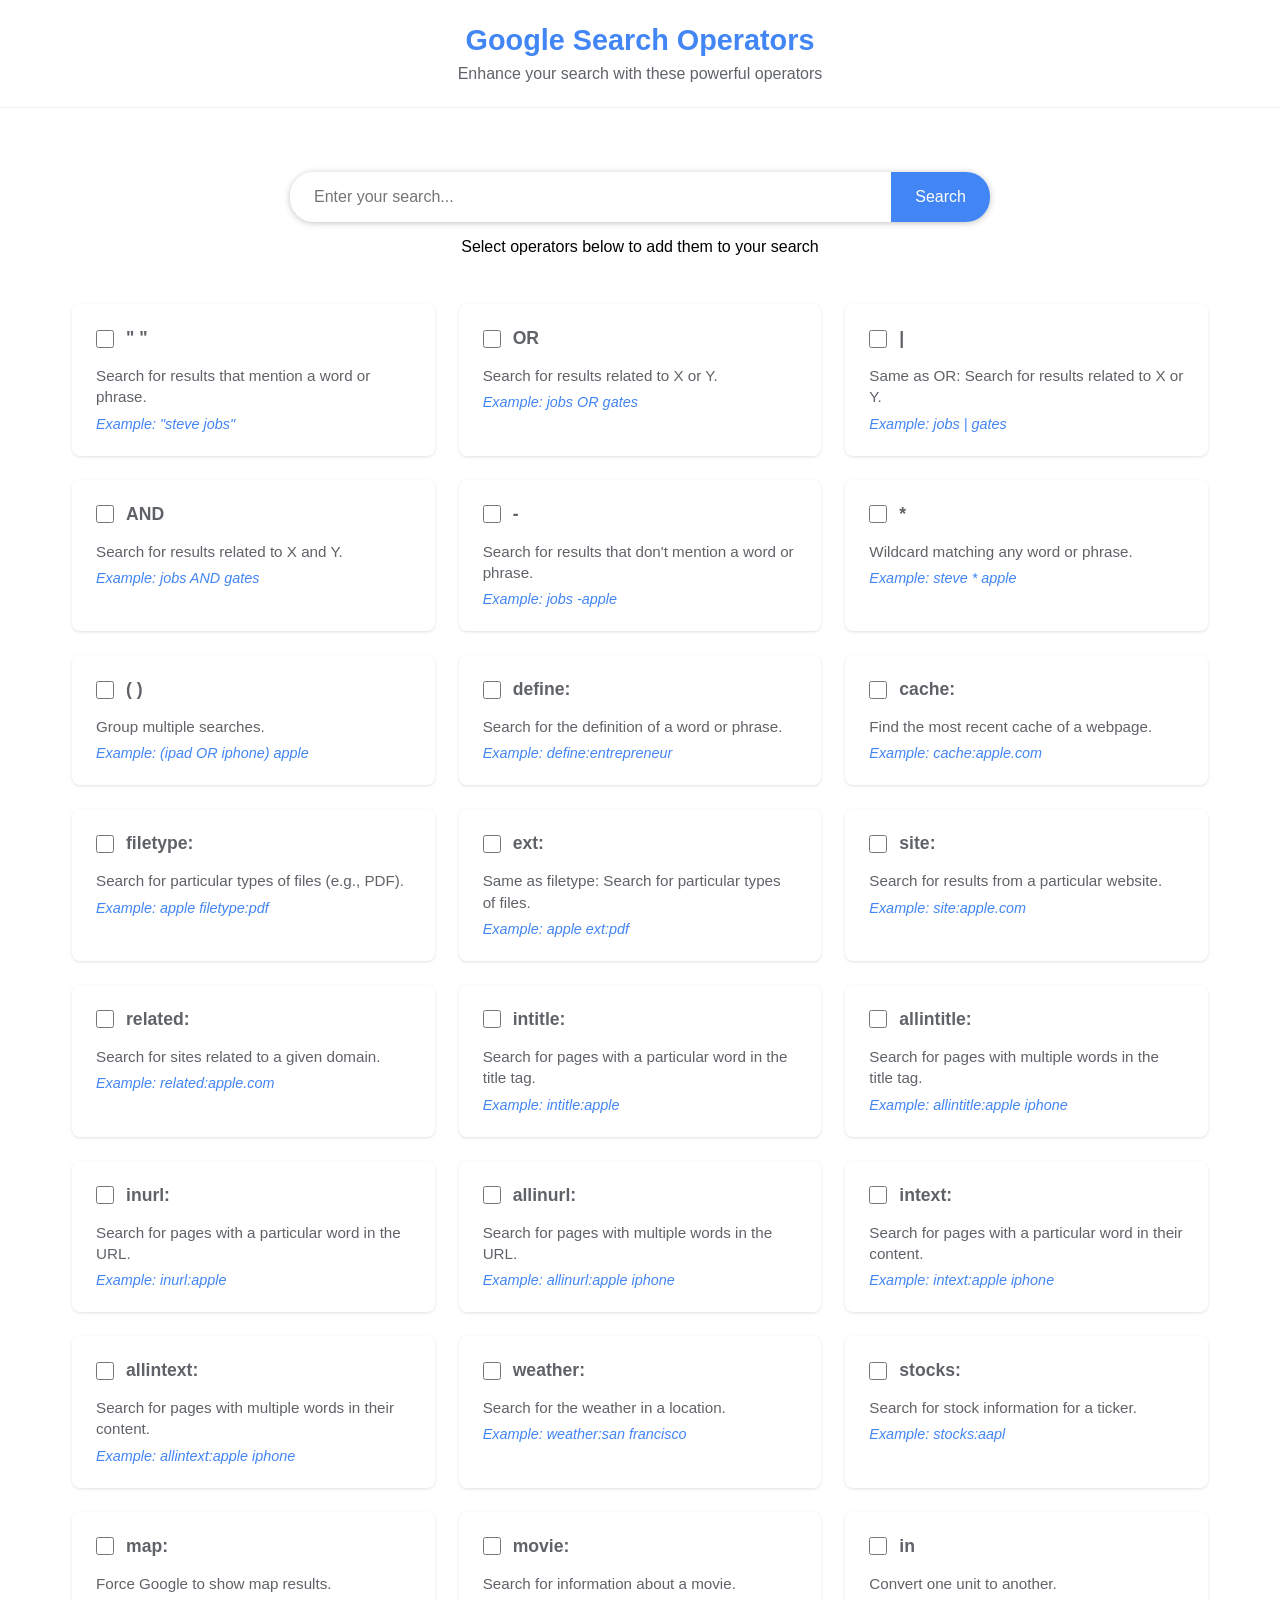
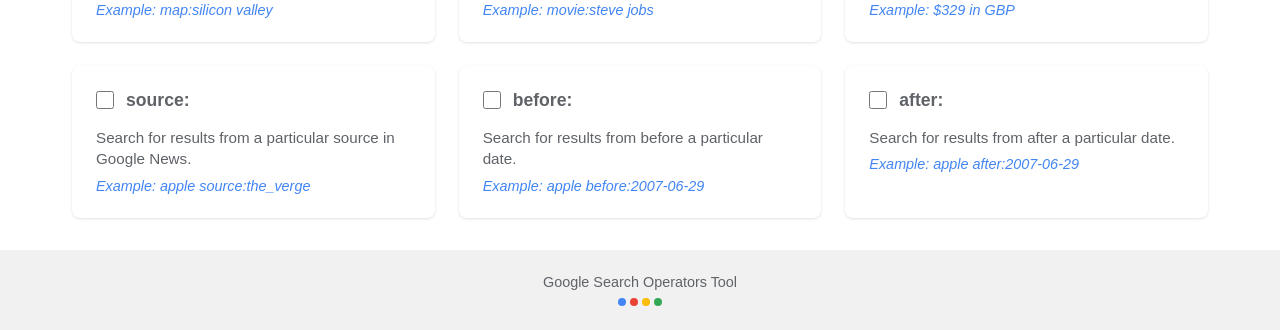
==== index.html @ d88f63a4 "Create index.html" ====
<!DOCTYPE html>
<html lang="en">
<head>
    <meta charset="UTF-8">
    <meta name="viewport" content="width=device-width, initial-scale=1.0">
    <title>Google Search Operators</title>
    <style>
        :root {
            --primary: #4285F4;
            --red: #EA4335;
            --yellow: #FBBC05;
            --green: #34A853;
            --light-gray: #f1f1f1;
            --dark-gray: #5f6368;
        }
        
        * {
            box-sizing: border-box;
            margin: 0;
            padding: 0;
            font-family: Arial, sans-serif;
        }
        
        body {
            display: flex;
            flex-direction: column;
            min-height: 100vh;
            background-color: white;
        }
        
        header {
            padding: 1.5rem;
            text-align: center;
            background-color: white;
            border-bottom: 1px solid var(--light-gray);
        }
        
        header h1 {
            margin-bottom: 0.5rem;
            font-size: 1.8rem;
            color: var(--primary);
        }
        
        header p {
            color: var(--dark-gray);
            font-size: 1rem;
        }
        
        main {
            flex: 1;
            padding: 2rem;
            max-width: 1200px;
            margin: 0 auto;
            width: 100%;
        }
        
        .search-container {
            margin: 2rem auto;
            max-width: 700px;
            text-align: center;
        }
        
        .search-box {
            display: flex;
            margin-bottom: 1rem;
            box-shadow: 0 1px 6px rgba(32, 33, 36, 0.28);
            border-radius: 24px;
            overflow: hidden;
        }
        
        #search-input {
            flex: 1;
            padding: 1rem 1.5rem;
            font-size: 1rem;
            border: none;
            outline: none;
        }
        
        #search-button {
            background-color: var(--primary);
            color: white;
            border: none;
            padding: 0 1.5rem;
            cursor: pointer;
            font-size: 1rem;
            transition: background-color 0.2s;
        }
        
        #search-button:hover {
            background-color: #3367d6;
        }
        
        .operators-container {
            display: grid;
            grid-template-columns: repeat(auto-fill, minmax(300px, 1fr));
            gap: 1.5rem;
            margin-top: 3rem;
        }
        
        .operator-card {
            background-color: white;
            border-radius: 8px;
            padding: 1.5rem;
            box-shadow: 0 1px 3px rgba(0,0,0,0.12);
            transition: box-shadow 0.3s ease;
        }
        
        .operator-card:hover {
            box-shadow: 0 4px 8px rgba(0,0,0,0.15);
        }
        
        .operator-header {
            display: flex;
            align-items: center;
            margin-bottom: 1rem;
        }
        
        .operator-checkbox {
            margin-right: 0.75rem;
            width: 18px;
            height: 18px;
            cursor: pointer;
        }
        
        .operator-title {
            font-weight: bold;
            font-size: 1.1rem;
            color: var(--dark-gray);
        }
        
        .operator-example {
            color: var(--primary);
            font-style: italic;
            margin-top: 0.5rem;
            font-size: 0.9rem;
        }
        
        .operator-description {
            color: var(--dark-gray);
            font-size: 0.95rem;
            line-height: 1.4;
        }
        
        footer {
            text-align: center;
            padding: 1.5rem;
            background-color: var(--light-gray);
            color: var(--dark-gray);
            font-size: 0.9rem;
        }
        
        .google-colors {
            display: flex;
            justify-content: center;
            gap: 0.25rem;
            margin-top: 0.5rem;
        }
        
        .color-dot {
            width: 8px;
            height: 8px;
            border-radius: 50%;
        }
        
        .blue { background-color: var(--primary); }
        .red { background-color: var(--red); }
        .yellow { background-color: var(--yellow); }
        .green { background-color: var(--green); }
        
        /* Make the site responsive */
        @media (max-width: 768px) {
            .operators-container {
                grid-template-columns: 1fr;
            }
            
            header h1 {
                font-size: 1.5rem;
            }
            
            main {
                padding: 1rem;
            }
        }
    </style>
</head>
<body>
    <header>
        <h1>Google Search Operators</h1>
        <p>Enhance your search with these powerful operators</p>
    </header>
    
    <main>
        <div class="search-container">
            <div class="search-box">
                <input type="text" id="search-input" placeholder="Enter your search...">
                <button id="search-button">Search</button>
            </div>
            <p>Select operators below to add them to your search</p>
        </div>
        
        <div class="operators-container" id="operators-container">
            <!-- Operators will be added dynamically -->
        </div>
    </main>
    
    <footer>
        <p>Google Search Operators Tool</p>
        <div class="google-colors">
            <div class="color-dot blue"></div>
            <div class="color-dot red"></div>
            <div class="color-dot yellow"></div>
            <div class="color-dot green"></div>
        </div>
    </footer>
    
    <script>
        // Operator data
        const operators = [
            {
                operator: '" "',
                description: "Search for results that mention a word or phrase.",
                example: '"steve jobs"',
                format: '"{value}"'
            },
            {
                operator: 'OR',
                description: "Search for results related to X or Y.",
                example: 'jobs OR gates',
                format: '{value} OR ' 
            },
            {
                operator: '|',
                description: "Same as OR: Search for results related to X or Y.",
                example: 'jobs | gates',
                format: '{value} | '
            },
            {
                operator: 'AND',
                description: "Search for results related to X and Y.",
                example: 'jobs AND gates',
                format: '{value} AND '
            },
            {
                operator: '-',
                description: "Search for results that don't mention a word or phrase.",
                example: 'jobs -apple',
                format: '{value} -'
            },
            {
                operator: '*',
                description: "Wildcard matching any word or phrase.",
                example: 'steve * apple',
                format: '{value} * '
            },
            {
                operator: '( )',
                description: "Group multiple searches.",
                example: '(ipad OR iphone) apple',
                format: '({value}) '
            },
            {
                operator: 'define:',
                description: "Search for the definition of a word or phrase.",
                example: 'define:entrepreneur',
                format: 'define:{value}'
            },
            {
                operator: 'cache:',
                description: "Find the most recent cache of a webpage.",
                example: 'cache:apple.com',
                format: 'cache:{value}'
            },
            {
                operator: 'filetype:',
                description: "Search for particular types of files (e.g., PDF).",
                example: 'apple filetype:pdf',
                format: '{value} filetype:'
            },
            {
                operator: 'ext:',
                description: "Same as filetype: Search for particular types of files.",
                example: 'apple ext:pdf',
                format: '{value} ext:'
            },
            {
                operator: 'site:',
                description: "Search for results from a particular website.",
                example: 'site:apple.com',
                format: 'site:{value}'
            },
            {
                operator: 'related:',
                description: "Search for sites related to a given domain.",
                example: 'related:apple.com',
                format: 'related:{value}'
            },
            {
                operator: 'intitle:',
                description: "Search for pages with a particular word in the title tag.",
                example: 'intitle:apple',
                format: 'intitle:{value}'
            },
            {
                operator: 'allintitle:',
                description: "Search for pages with multiple words in the title tag.",
                example: 'allintitle:apple iphone',
                format: 'allintitle:{value}'
            },
            {
                operator: 'inurl:',
                description: "Search for pages with a particular word in the URL.",
                example: 'inurl:apple',
                format: 'inurl:{value}'
            },
            {
                operator: 'allinurl:',
                description: "Search for pages with multiple words in the URL.",
                example: 'allinurl:apple iphone',
                format: 'allinurl:{value}'
            },
            {
                operator: 'intext:',
                description: "Search for pages with a particular word in their content.",
                example: 'intext:apple iphone',
                format: 'intext:{value}'
            },
            {
                operator: 'allintext:',
                description: "Search for pages with multiple words in their content.",
                example: 'allintext:apple iphone',
                format: 'allintext:{value}'
            },
            {
                operator: 'weather:',
                description: "Search for the weather in a location.",
                example: 'weather:san francisco',
                format: 'weather:{value}'
            },
            {
                operator: 'stocks:',
                description: "Search for stock information for a ticker.",
                example: 'stocks:aapl',
                format: 'stocks:{value}'
            },
            {
                operator: 'map:',
                description: "Force Google to show map results.",
                example: 'map:silicon valley',
                format: 'map:{value}'
            },
            {
                operator: 'movie:',
                description: "Search for information about a movie.",
                example: 'movie:steve jobs',
                format: 'movie:{value}'
            },
            {
                operator: 'in',
                description: "Convert one unit to another.",
                example: '$329 in GBP',
                format: '{value} in '
            },
            {
                operator: 'source:',
                description: "Search for results from a particular source in Google News.",
                example: 'apple source:the_verge',
                format: '{value} source:'
            },
            {
                operator: 'before:',
                description: "Search for results from before a particular date.",
                example: 'apple before:2007-06-29',
                format: '{value} before:'
            },
            {
                operator: 'after:',
                description: "Search for results from after a particular date.",
                example: 'apple after:2007-06-29',
                format: '{value} after:'
            }
        ];

        // Generate operator cards
        const operatorsContainer = document.getElementById('operators-container');
        
        operators.forEach(op => {
            const card = document.createElement('div');
            card.className = 'operator-card';
            
            card.innerHTML = `
                <div class="operator-header">
                    <input type="checkbox" class="operator-checkbox" data-operator="${op.operator}" data-format="${op.format}">
                    <span class="operator-title">${op.operator}</span>
                </div>
                <p class="operator-description">${op.description}</p>
                <p class="operator-example">Example: ${op.example}</p>
            `;
            
            operatorsContainer.appendChild(card);
        });
        
        // Handle checkboxes
        const searchInput = document.getElementById('search-input');
        const checkboxes = document.querySelectorAll('.operator-checkbox');
        
        checkboxes.forEach(checkbox => {
            checkbox.addEventListener('change', () => {
                if (checkbox.checked) {
                    const format = checkbox.getAttribute('data-format');
                    const currentValue = searchInput.value.trim();
                    
                    // Add operator based on its format
                    if (format.includes('{value}')) {
                        // If operator needs the current value
                        searchInput.value = format.replace('{value}', currentValue);
                    } else {
                        // For simple additions
                        searchInput.value = currentValue + ' ' + checkbox.getAttribute('data-operator') + ' ';
                    }
                    
                    // Focus on input for better UX
                    searchInput.focus();
                }
            });
        });
        
        // Handle search button
        document.getElementById('search-button').addEventListener('click', () => {
            const query = searchInput.value.trim();
            if (query) {
                // Open Google search in new tab
                window.open(`https://www.google.com/search?q=${encodeURIComponent(query)}`, '_blank');
                
                // Uncheck all operator checkboxes
                checkboxes.forEach(checkbox => {
                    checkbox.checked = false;
                });
            }
        });
        
        // Allow Enter key to search
        searchInput.addEventListener('keypress', (e) => {
            if (e.key === 'Enter') {
                document.getElementById('search-button').click();
            }
        });
    </script>
</body>
</html>
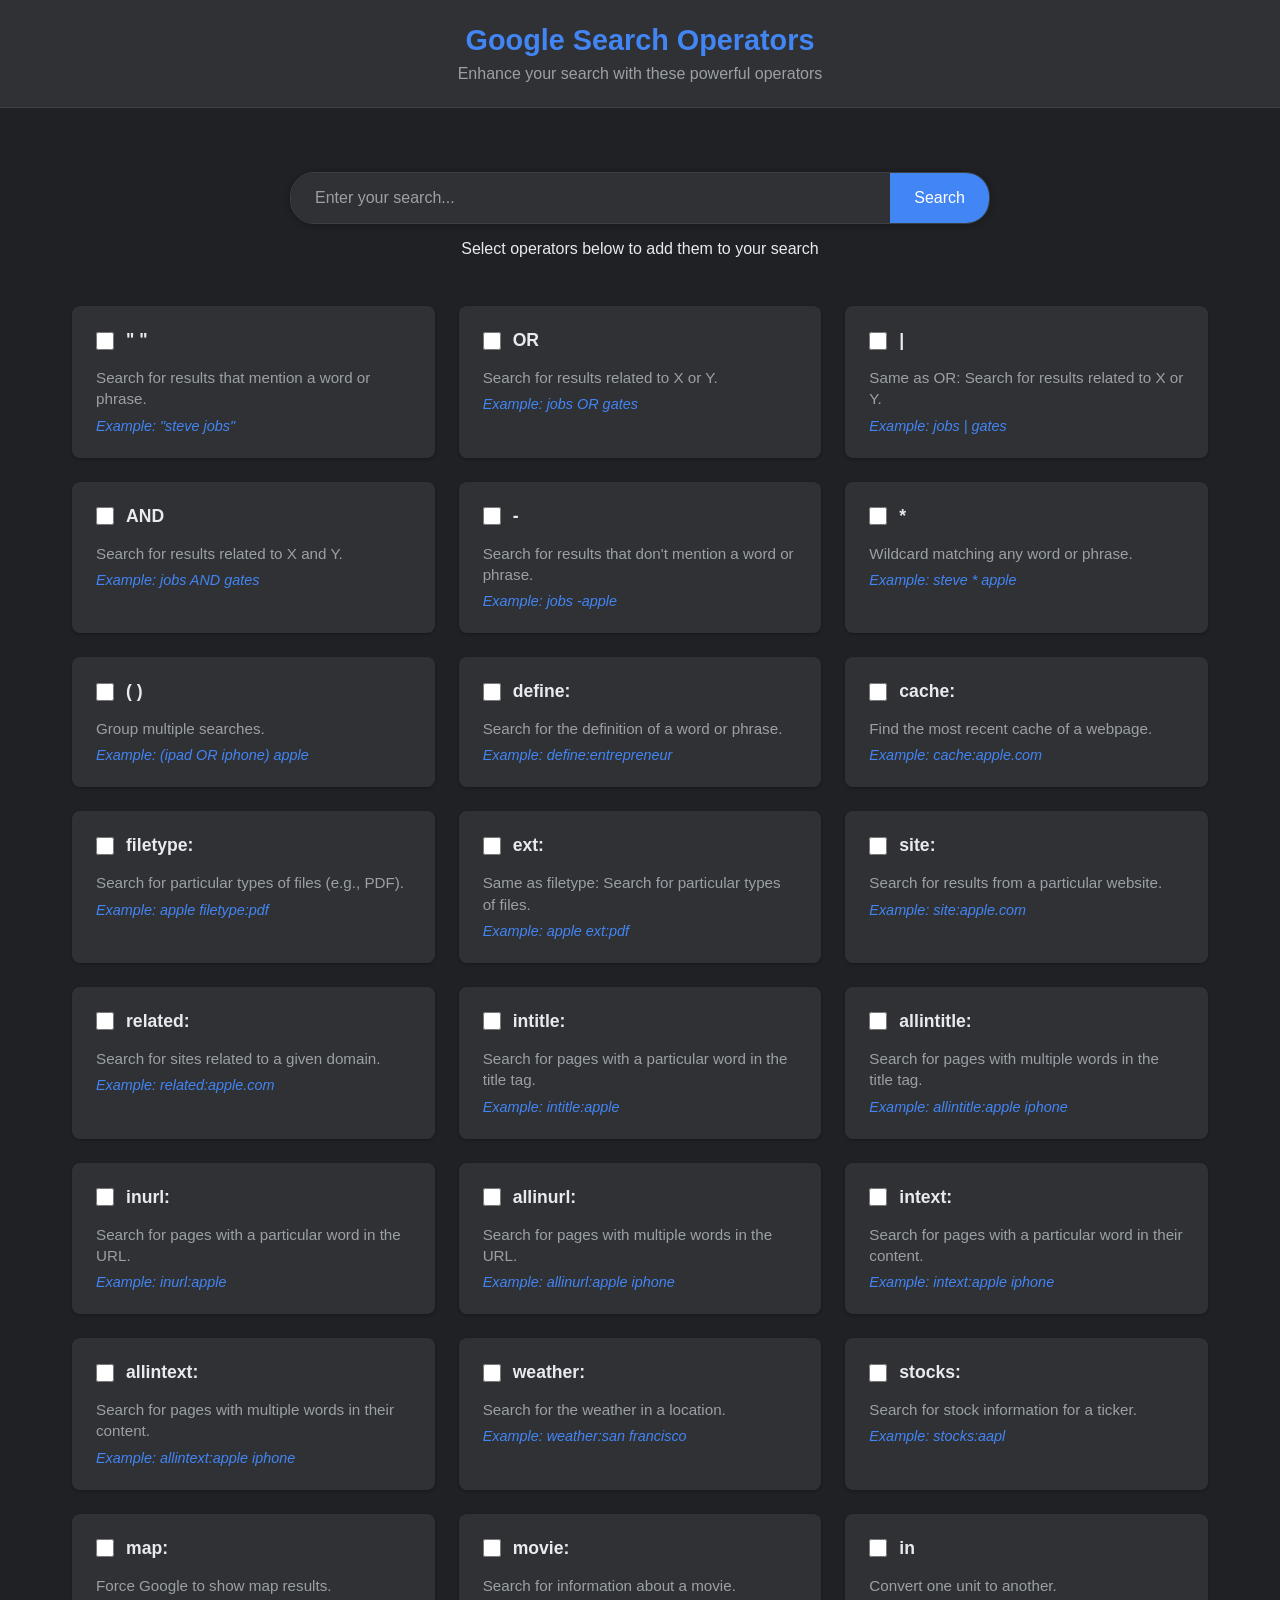
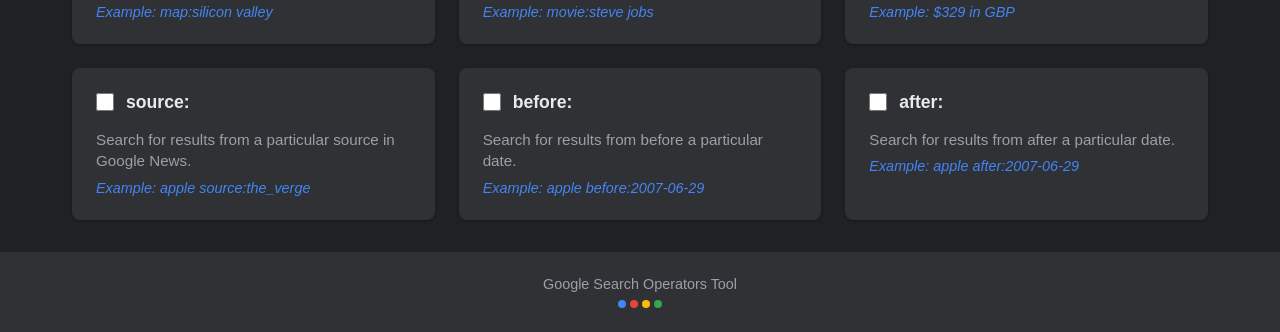
==== commit 606bc31d: "Update index.html" ====
--- a/index.html
+++ b/index.html
@@ -12,6 +12,15 @@
             --green: #34A853;
             --light-gray: #f1f1f1;
             --dark-gray: #5f6368;
+            
+            /* Dark mode colors */
+            --dark-bg: #202124;
+            --dark-surface: #303134;
+            --dark-text: #e8eaed;
+            --dark-secondary-text: #9aa0a6;
+            --dark-border: #3c4043;
+            --dark-card: #303134;
+            --dark-hover: #3c4043;
         }
         
         * {
@@ -25,14 +34,15 @@
             display: flex;
             flex-direction: column;
             min-height: 100vh;
-            background-color: white;
+            background-color: var(--dark-bg);
+            color: var(--dark-text);
         }
         
         header {
             padding: 1.5rem;
             text-align: center;
-            background-color: white;
-            border-bottom: 1px solid var(--light-gray);
+            background-color: var(--dark-surface);
+            border-bottom: 1px solid var(--dark-border);
         }
         
         header h1 {
@@ -42,7 +52,7 @@
         }
         
         header p {
-            color: var(--dark-gray);
+            color: var(--dark-secondary-text);
             font-size: 1rem;
         }
         
@@ -63,9 +73,10 @@
         .search-box {
             display: flex;
             margin-bottom: 1rem;
-            box-shadow: 0 1px 6px rgba(32, 33, 36, 0.28);
+            box-shadow: 0 1px 6px rgba(0, 0, 0, 0.3);
             border-radius: 24px;
             overflow: hidden;
+            border: 1px solid var(--dark-border);
         }
         
         #search-input {
@@ -74,6 +85,12 @@
             font-size: 1rem;
             border: none;
             outline: none;
+            background-color: var(--dark-surface);
+            color: var(--dark-text);
+        }
+        
+        #search-input::placeholder {
+            color: var(--dark-secondary-text);
         }
         
         #search-button {
@@ -90,6 +107,19 @@
             background-color: #3367d6;
         }
         
+        .error-message {
+            color: var(--red);
+            margin-top: 0.5rem;
+            font-size: 0.9rem;
+            height: 1.2rem;
+            opacity: 0;
+            transition: opacity 0.3s;
+        }
+        
+        .error-message.show {
+            opacity: 1;
+        }
+        
         .operators-container {
             display: grid;
             grid-template-columns: repeat(auto-fill, minmax(300px, 1fr));
@@ -98,15 +128,16 @@
         }
         
         .operator-card {
-            background-color: white;
+            background-color: var(--dark-card);
             border-radius: 8px;
             padding: 1.5rem;
-            box-shadow: 0 1px 3px rgba(0,0,0,0.12);
-            transition: box-shadow 0.3s ease;
+            box-shadow: 0 1px 3px rgba(0, 0, 0, 0.3);
+            transition: box-shadow 0.3s ease, background-color 0.3s;
         }
         
         .operator-card:hover {
-            box-shadow: 0 4px 8px rgba(0,0,0,0.15);
+            box-shadow: 0 4px 8px rgba(0, 0, 0, 0.4);
+            background-color: var(--dark-hover);
         }
         
         .operator-header {
@@ -120,12 +151,13 @@
             width: 18px;
             height: 18px;
             cursor: pointer;
+            accent-color: var(--primary);
         }
         
         .operator-title {
             font-weight: bold;
             font-size: 1.1rem;
-            color: var(--dark-gray);
+            color: var(--dark-text);
         }
         
         .operator-example {
@@ -136,7 +168,7 @@
         }
         
         .operator-description {
-            color: var(--dark-gray);
+            color: var(--dark-secondary-text);
             font-size: 0.95rem;
             line-height: 1.4;
         }
@@ -144,8 +176,8 @@
         footer {
             text-align: center;
             padding: 1.5rem;
-            background-color: var(--light-gray);
-            color: var(--dark-gray);
+            background-color: var(--dark-surface);
+            color: var(--dark-secondary-text);
             font-size: 0.9rem;
         }
         
@@ -220,163 +252,190 @@
                 operator: '" "',
                 description: "Search for results that mention a word or phrase.",
                 example: '"steve jobs"',
-                format: '"{value}"'
+                format: '"{value}"',
+                defaultValue: ''
             },
             {
                 operator: 'OR',
                 description: "Search for results related to X or Y.",
                 example: 'jobs OR gates',
-                format: '{value} OR ' 
+                format: '{value} OR ', 
+                defaultValue: 'keyword'
             },
             {
                 operator: '|',
                 description: "Same as OR: Search for results related to X or Y.",
                 example: 'jobs | gates',
-                format: '{value} | '
+                format: '{value} | ',
+                defaultValue: 'keyword'
             },
             {
                 operator: 'AND',
                 description: "Search for results related to X and Y.",
                 example: 'jobs AND gates',
-                format: '{value} AND '
+                format: '{value} AND ',
+                defaultValue: 'keyword'
             },
             {
                 operator: '-',
                 description: "Search for results that don't mention a word or phrase.",
                 example: 'jobs -apple',
-                format: '{value} -'
+                format: '{value} -',
+                defaultValue: 'exclude'
             },
             {
                 operator: '*',
                 description: "Wildcard matching any word or phrase.",
                 example: 'steve * apple',
-                format: '{value} * '
+                format: '{value} * ',
+                defaultValue: 'wildcard'
             },
             {
                 operator: '( )',
                 description: "Group multiple searches.",
                 example: '(ipad OR iphone) apple',
-                format: '({value}) '
+                format: '({value}) ',
+                defaultValue: 'group terms'
             },
             {
                 operator: 'define:',
                 description: "Search for the definition of a word or phrase.",
                 example: 'define:entrepreneur',
-                format: 'define:{value}'
+                format: 'define:{value}',
+                defaultValue: 'word'
             },
             {
                 operator: 'cache:',
                 description: "Find the most recent cache of a webpage.",
                 example: 'cache:apple.com',
-                format: 'cache:{value}'
+                format: 'cache:{value}',
+                defaultValue: 'website.com'
             },
             {
                 operator: 'filetype:',
                 description: "Search for particular types of files (e.g., PDF).",
                 example: 'apple filetype:pdf',
-                format: '{value} filetype:'
+                format: '{value} filetype:',
+                defaultValue: 'pdf'
             },
             {
                 operator: 'ext:',
                 description: "Same as filetype: Search for particular types of files.",
                 example: 'apple ext:pdf',
-                format: '{value} ext:'
+                format: '{value} ext:',
+                defaultValue: 'pdf'
             },
             {
                 operator: 'site:',
                 description: "Search for results from a particular website.",
                 example: 'site:apple.com',
-                format: 'site:{value}'
+                format: 'site:{value}',
+                defaultValue: 'website.com'
             },
             {
                 operator: 'related:',
                 description: "Search for sites related to a given domain.",
                 example: 'related:apple.com',
-                format: 'related:{value}'
+                format: 'related:{value}',
+                defaultValue: 'website.com'
             },
             {
                 operator: 'intitle:',
                 description: "Search for pages with a particular word in the title tag.",
                 example: 'intitle:apple',
-                format: 'intitle:{value}'
+                format: 'intitle:{value}',
+                defaultValue: 'keyword'
             },
             {
                 operator: 'allintitle:',
                 description: "Search for pages with multiple words in the title tag.",
                 example: 'allintitle:apple iphone',
-                format: 'allintitle:{value}'
+                format: 'allintitle:{value}',
+                defaultValue: 'keywords'
             },
             {
                 operator: 'inurl:',
                 description: "Search for pages with a particular word in the URL.",
                 example: 'inurl:apple',
-                format: 'inurl:{value}'
+                format: 'inurl:{value}',
+                defaultValue: 'keyword'
             },
             {
                 operator: 'allinurl:',
                 description: "Search for pages with multiple words in the URL.",
                 example: 'allinurl:apple iphone',
-                format: 'allinurl:{value}'
+                format: 'allinurl:{value}',
+                defaultValue: 'keywords'
             },
             {
                 operator: 'intext:',
                 description: "Search for pages with a particular word in their content.",
                 example: 'intext:apple iphone',
-                format: 'intext:{value}'
+                format: 'intext:{value}',
+                defaultValue: 'keyword'
             },
             {
                 operator: 'allintext:',
                 description: "Search for pages with multiple words in their content.",
                 example: 'allintext:apple iphone',
-                format: 'allintext:{value}'
+                format: 'allintext:{value}',
+                defaultValue: 'keywords'
             },
             {
                 operator: 'weather:',
                 description: "Search for the weather in a location.",
                 example: 'weather:san francisco',
-                format: 'weather:{value}'
+                format: 'weather:{value}',
+                defaultValue: 'location'
             },
             {
                 operator: 'stocks:',
                 description: "Search for stock information for a ticker.",
                 example: 'stocks:aapl',
-                format: 'stocks:{value}'
+                format: 'stocks:{value}',
+                defaultValue: 'ticker'
             },
             {
                 operator: 'map:',
                 description: "Force Google to show map results.",
                 example: 'map:silicon valley',
-                format: 'map:{value}'
+                format: 'map:{value}',
+                defaultValue: 'location'
             },
             {
                 operator: 'movie:',
                 description: "Search for information about a movie.",
                 example: 'movie:steve jobs',
-                format: 'movie:{value}'
+                format: 'movie:{value}',
+                defaultValue: 'title'
             },
             {
                 operator: 'in',
                 description: "Convert one unit to another.",
                 example: '$329 in GBP',
-                format: '{value} in '
+                format: '{value} in ',
+                defaultValue: 'unit'
             },
             {
                 operator: 'source:',
                 description: "Search for results from a particular source in Google News.",
                 example: 'apple source:the_verge',
-                format: '{value} source:'
+                format: '{value} source:',
+                defaultValue: 'source_name'
             },
             {
                 operator: 'before:',
                 description: "Search for results from before a particular date.",
                 example: 'apple before:2007-06-29',
-                format: '{value} before:'
+                format: '{value} before:',
+                defaultValue: 'YYYY-MM-DD'
             },
             {
                 operator: 'after:',
                 description: "Search for results from after a particular date.",
                 example: 'apple after:2007-06-29',
-                format: '{value} after:'
+                format: '{value} after:',
+                defaultValue: 'YYYY-MM-DD'
             }
         ];
 
@@ -402,20 +461,27 @@
         // Handle checkboxes
         const searchInput = document.getElementById('search-input');
         const checkboxes = document.querySelectorAll('.operator-checkbox');
-        
-        checkboxes.forEach(checkbox => {
+        const errorMessage = document.getElementById('error-message');
+        
+        checkboxes.forEach((checkbox, index) => {
             checkbox.addEventListener('change', () => {
                 if (checkbox.checked) {
                     const format = checkbox.getAttribute('data-format');
                     const currentValue = searchInput.value.trim();
+                    const defaultValue = operators[index].defaultValue;
                     
                     // Add operator based on its format
                     if (format.includes('{value}')) {
                         // If operator needs the current value
-                        searchInput.value = format.replace('{value}', currentValue);
+                        if (currentValue) {
+                            searchInput.value = format.replace('{value}', currentValue);
+                        } else {
+                            // Use default value if search box is empty
+                            searchInput.value = format.replace('{value}', defaultValue);
+                        }
                     } else {
                         // For simple additions
-                        searchInput.value = currentValue + ' ' + checkbox.getAttribute('data-operator') + ' ';
+                        searchInput.value = (currentValue ? currentValue + ' ' : '') + checkbox.getAttribute('data-operator') + ' ';
                     }
                     
                     // Focus on input for better UX
@@ -428,6 +494,9 @@
         document.getElementById('search-button').addEventListener('click', () => {
             const query = searchInput.value.trim();
             if (query) {
+                // Hide error message if it was shown
+                errorMessage.classList.remove('show');
+                
                 // Open Google search in new tab
                 window.open(`https://www.google.com/search?q=${encodeURIComponent(query)}`, '_blank');
                 
@@ -435,6 +504,10 @@
                 checkboxes.forEach(checkbox => {
                     checkbox.checked = false;
                 });
+            } else {
+                // Show error message
+                errorMessage.classList.add('show');
+                searchInput.focus();
             }
         });
         
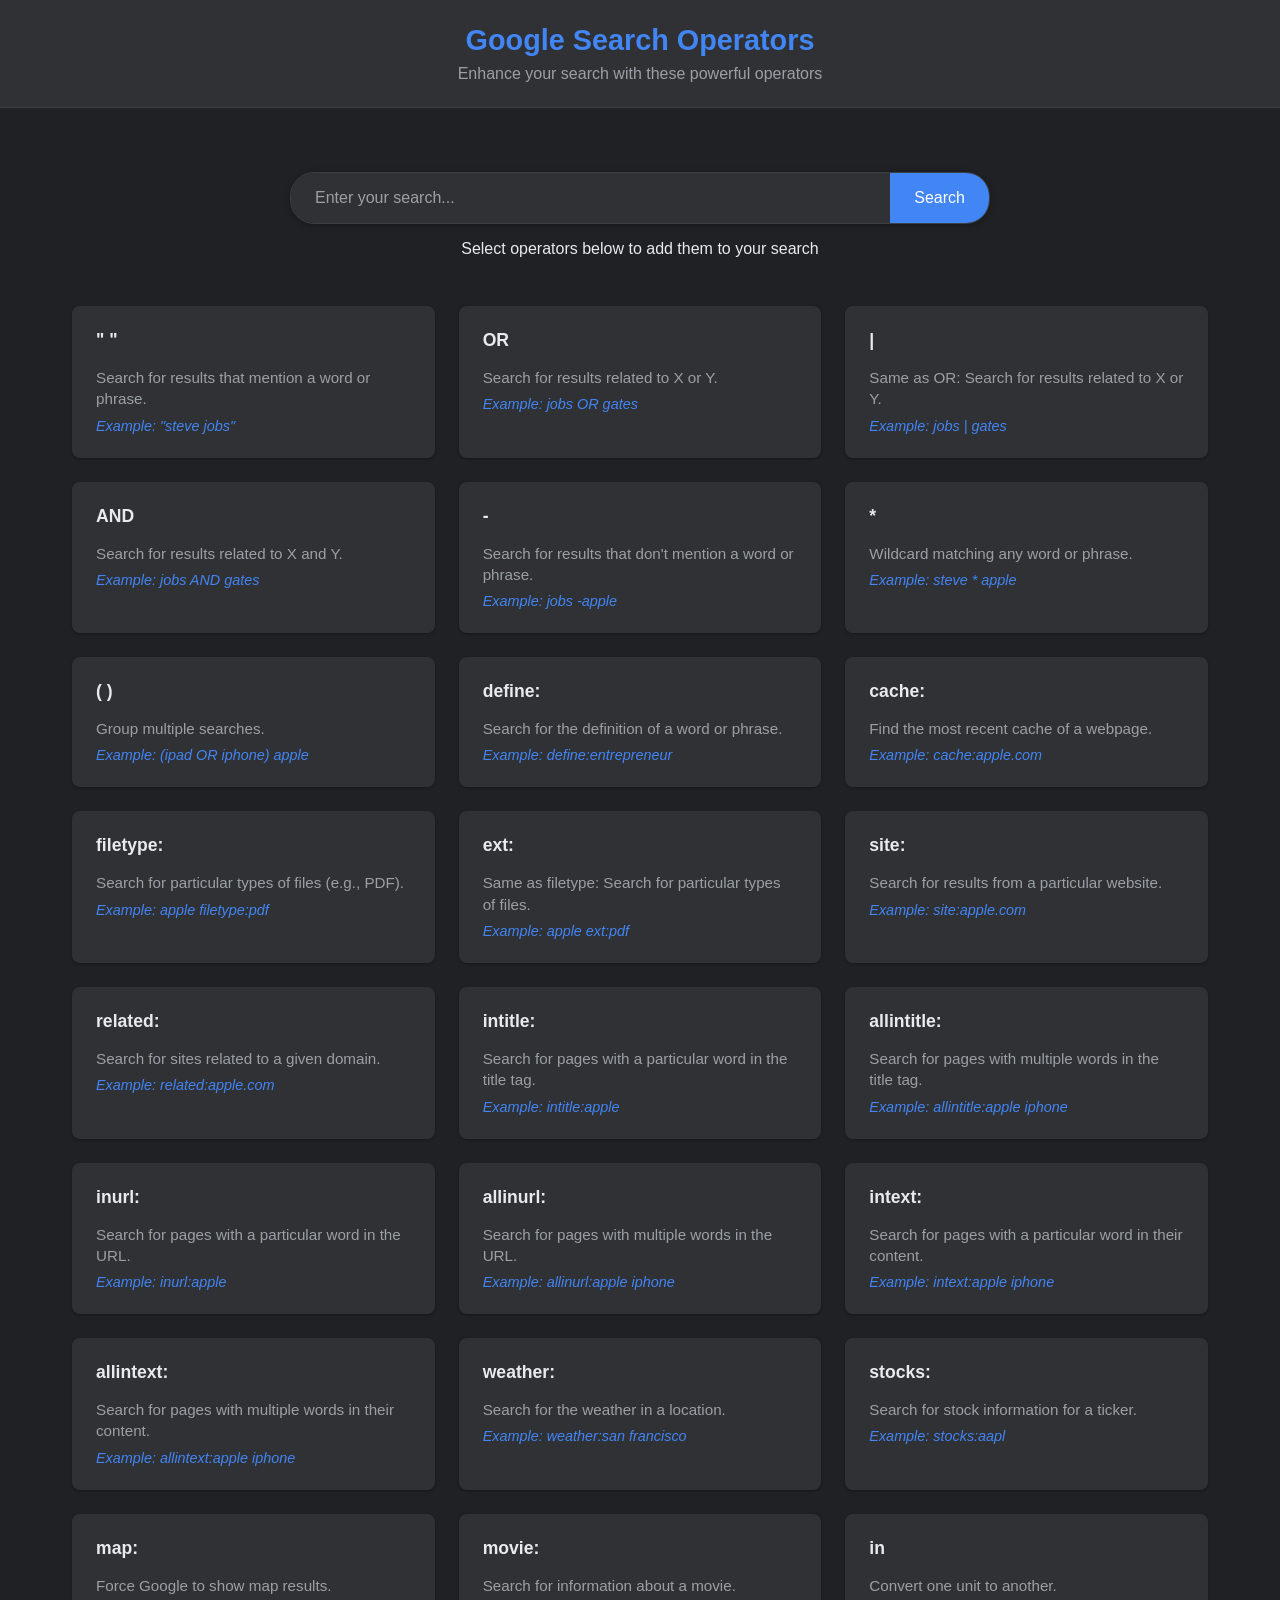
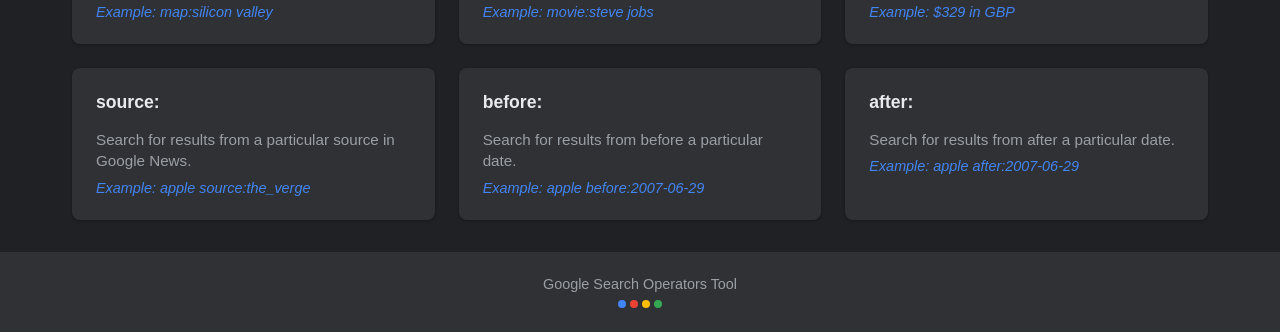
==== commit 40ec9ea9: "Update index.html Fixed search validation, removed checkboxes" ====
--- a/index.html
+++ b/index.html
@@ -132,12 +132,17 @@
             border-radius: 8px;
             padding: 1.5rem;
             box-shadow: 0 1px 3px rgba(0, 0, 0, 0.3);
-            transition: box-shadow 0.3s ease, background-color 0.3s;
+            transition: box-shadow 0.3s ease, background-color 0.3s, transform 0.15s ease;
+            cursor: pointer;
         }
         
         .operator-card:hover {
             box-shadow: 0 4px 8px rgba(0, 0, 0, 0.4);
             background-color: var(--dark-hover);
+        }
+        
+        .operator-card:active {
+            transform: scale(0.98);
         }
         
         .operator-header {
@@ -252,190 +257,163 @@
                 operator: '" "',
                 description: "Search for results that mention a word or phrase.",
                 example: '"steve jobs"',
-                format: '"{value}"',
-                defaultValue: ''
+                format: '"{value}"'
             },
             {
                 operator: 'OR',
                 description: "Search for results related to X or Y.",
                 example: 'jobs OR gates',
-                format: '{value} OR ', 
-                defaultValue: 'keyword'
+                format: '{value} OR ' 
             },
             {
                 operator: '|',
                 description: "Same as OR: Search for results related to X or Y.",
                 example: 'jobs | gates',
-                format: '{value} | ',
-                defaultValue: 'keyword'
+                format: '{value} | '
             },
             {
                 operator: 'AND',
                 description: "Search for results related to X and Y.",
                 example: 'jobs AND gates',
-                format: '{value} AND ',
-                defaultValue: 'keyword'
+                format: '{value} AND '
             },
             {
                 operator: '-',
                 description: "Search for results that don't mention a word or phrase.",
                 example: 'jobs -apple',
-                format: '{value} -',
-                defaultValue: 'exclude'
+                format: '{value} -'
             },
             {
                 operator: '*',
                 description: "Wildcard matching any word or phrase.",
                 example: 'steve * apple',
-                format: '{value} * ',
-                defaultValue: 'wildcard'
+                format: '{value} * '
             },
             {
                 operator: '( )',
                 description: "Group multiple searches.",
                 example: '(ipad OR iphone) apple',
-                format: '({value}) ',
-                defaultValue: 'group terms'
+                format: '({value}) '
             },
             {
                 operator: 'define:',
                 description: "Search for the definition of a word or phrase.",
                 example: 'define:entrepreneur',
-                format: 'define:{value}',
-                defaultValue: 'word'
+                format: 'define:'
             },
             {
                 operator: 'cache:',
                 description: "Find the most recent cache of a webpage.",
                 example: 'cache:apple.com',
-                format: 'cache:{value}',
-                defaultValue: 'website.com'
+                format: 'cache:'
             },
             {
                 operator: 'filetype:',
                 description: "Search for particular types of files (e.g., PDF).",
                 example: 'apple filetype:pdf',
-                format: '{value} filetype:',
-                defaultValue: 'pdf'
+                format: '{value} filetype:'
             },
             {
                 operator: 'ext:',
                 description: "Same as filetype: Search for particular types of files.",
                 example: 'apple ext:pdf',
-                format: '{value} ext:',
-                defaultValue: 'pdf'
+                format: '{value} ext:'
             },
             {
                 operator: 'site:',
                 description: "Search for results from a particular website.",
                 example: 'site:apple.com',
-                format: 'site:{value}',
-                defaultValue: 'website.com'
+                format: 'site:'
             },
             {
                 operator: 'related:',
                 description: "Search for sites related to a given domain.",
                 example: 'related:apple.com',
-                format: 'related:{value}',
-                defaultValue: 'website.com'
+                format: 'related:'
             },
             {
                 operator: 'intitle:',
                 description: "Search for pages with a particular word in the title tag.",
                 example: 'intitle:apple',
-                format: 'intitle:{value}',
-                defaultValue: 'keyword'
+                format: 'intitle:'
             },
             {
                 operator: 'allintitle:',
                 description: "Search for pages with multiple words in the title tag.",
                 example: 'allintitle:apple iphone',
-                format: 'allintitle:{value}',
-                defaultValue: 'keywords'
+                format: 'allintitle:'
             },
             {
                 operator: 'inurl:',
                 description: "Search for pages with a particular word in the URL.",
                 example: 'inurl:apple',
-                format: 'inurl:{value}',
-                defaultValue: 'keyword'
+                format: 'inurl:'
             },
             {
                 operator: 'allinurl:',
                 description: "Search for pages with multiple words in the URL.",
                 example: 'allinurl:apple iphone',
-                format: 'allinurl:{value}',
-                defaultValue: 'keywords'
+                format: 'allinurl:'
             },
             {
                 operator: 'intext:',
                 description: "Search for pages with a particular word in their content.",
                 example: 'intext:apple iphone',
-                format: 'intext:{value}',
-                defaultValue: 'keyword'
+                format: 'intext:'
             },
             {
                 operator: 'allintext:',
                 description: "Search for pages with multiple words in their content.",
                 example: 'allintext:apple iphone',
-                format: 'allintext:{value}',
-                defaultValue: 'keywords'
+                format: 'allintext:'
             },
             {
                 operator: 'weather:',
                 description: "Search for the weather in a location.",
                 example: 'weather:san francisco',
-                format: 'weather:{value}',
-                defaultValue: 'location'
+                format: 'weather:'
             },
             {
                 operator: 'stocks:',
                 description: "Search for stock information for a ticker.",
                 example: 'stocks:aapl',
-                format: 'stocks:{value}',
-                defaultValue: 'ticker'
+                format: 'stocks:'
             },
             {
                 operator: 'map:',
                 description: "Force Google to show map results.",
                 example: 'map:silicon valley',
-                format: 'map:{value}',
-                defaultValue: 'location'
+                format: 'map:'
             },
             {
                 operator: 'movie:',
                 description: "Search for information about a movie.",
                 example: 'movie:steve jobs',
-                format: 'movie:{value}',
-                defaultValue: 'title'
+                format: 'movie:'
             },
             {
                 operator: 'in',
                 description: "Convert one unit to another.",
                 example: '$329 in GBP',
-                format: '{value} in ',
-                defaultValue: 'unit'
+                format: '{value} in '
             },
             {
                 operator: 'source:',
                 description: "Search for results from a particular source in Google News.",
                 example: 'apple source:the_verge',
-                format: '{value} source:',
-                defaultValue: 'source_name'
+                format: '{value} source:'
             },
             {
                 operator: 'before:',
                 description: "Search for results from before a particular date.",
                 example: 'apple before:2007-06-29',
-                format: '{value} before:',
-                defaultValue: 'YYYY-MM-DD'
+                format: '{value} before:'
             },
             {
                 operator: 'after:',
                 description: "Search for results from after a particular date.",
                 example: 'apple after:2007-06-29',
-                format: '{value} after:',
-                defaultValue: 'YYYY-MM-DD'
+                format: '{value} after:'
             }
         ];
 
@@ -445,48 +423,77 @@
         operators.forEach(op => {
             const card = document.createElement('div');
             card.className = 'operator-card';
+            card.setAttribute('data-operator', op.operator);
+            card.setAttribute('data-format', op.format);
             
             card.innerHTML = `
                 <div class="operator-header">
-                    <input type="checkbox" class="operator-checkbox" data-operator="${op.operator}" data-format="${op.format}">
                     <span class="operator-title">${op.operator}</span>
                 </div>
                 <p class="operator-description">${op.description}</p>
                 <p class="operator-example">Example: ${op.example}</p>
             `;
             
+            // Make card clickable
+            card.style.cursor = 'pointer';
+            
             operatorsContainer.appendChild(card);
         });
         
-        // Handle checkboxes
+        // Handle cards
         const searchInput = document.getElementById('search-input');
-        const checkboxes = document.querySelectorAll('.operator-checkbox');
         const errorMessage = document.getElementById('error-message');
-        
-        checkboxes.forEach((checkbox, index) => {
-            checkbox.addEventListener('change', () => {
-                if (checkbox.checked) {
-                    const format = checkbox.getAttribute('data-format');
-                    const currentValue = searchInput.value.trim();
-                    const defaultValue = operators[index].defaultValue;
+        const operatorCards = document.querySelectorAll('.operator-card');
+        
+        operatorCards.forEach(card => {
+            card.addEventListener('click', () => {
+                const operator = card.getAttribute('data-operator');
+                const format = card.getAttribute('data-format');
+                const currentValue = searchInput.value;
+                const cursorPosition = searchInput.selectionStart;
+                
+                // Quick highlight effect on click
+                card.style.transform = 'scale(0.95)';
+                setTimeout(() => {
+                    card.style.transform = 'scale(1)';
+                }, 150);
+                
+                // Handle different operator formats
+                if (operator === '" "') {
+                    // Special handling for quotes
+                    const beforeCursor = currentValue.substring(0, cursorPosition);
+                    const afterCursor = currentValue.substring(cursorPosition);
+                    searchInput.value = beforeCursor + '""' + afterCursor;
+                    // Place cursor between the quotes
+                    setTimeout(() => {
+                        searchInput.selectionStart = cursorPosition + 1;
+                        searchInput.selectionEnd = cursorPosition + 1;
+                    }, 0);
+                } else if (format.includes('{value}')) {
+                    // Operators that transform the current value
+                    if (currentValue) {
+                        searchInput.value = format.replace('{value}', currentValue);
+                    } else {
+                        // Just add the operator if no value
+                        const baseOperator = format.replace('{value}', '');
+                        searchInput.value = baseOperator;
+                    }
+                } else {
+                    // Add the operator at cursor position
+                    const beforeCursor = currentValue.substring(0, cursorPosition);
+                    const afterCursor = currentValue.substring(cursorPosition);
+                    searchInput.value = beforeCursor + operator + ' ' + afterCursor;
                     
-                    // Add operator based on its format
-                    if (format.includes('{value}')) {
-                        // If operator needs the current value
-                        if (currentValue) {
-                            searchInput.value = format.replace('{value}', currentValue);
-                        } else {
-                            // Use default value if search box is empty
-                            searchInput.value = format.replace('{value}', defaultValue);
-                        }
-                    } else {
-                        // For simple additions
-                        searchInput.value = (currentValue ? currentValue + ' ' : '') + checkbox.getAttribute('data-operator') + ' ';
-                    }
-                    
-                    // Focus on input for better UX
-                    searchInput.focus();
+                    // Move cursor position after inserted operator
+                    setTimeout(() => {
+                        const newPosition = cursorPosition + operator.length + 1;
+                        searchInput.selectionStart = newPosition;
+                        searchInput.selectionEnd = newPosition;
+                    }, 0);
                 }
+                
+                // Focus on input for better UX
+                searchInput.focus();
             });
         });
         
@@ -499,11 +506,6 @@
                 
                 // Open Google search in new tab
                 window.open(`https://www.google.com/search?q=${encodeURIComponent(query)}`, '_blank');
-                
-                // Uncheck all operator checkboxes
-                checkboxes.forEach(checkbox => {
-                    checkbox.checked = false;
-                });
             } else {
                 // Show error message
                 errorMessage.classList.add('show');
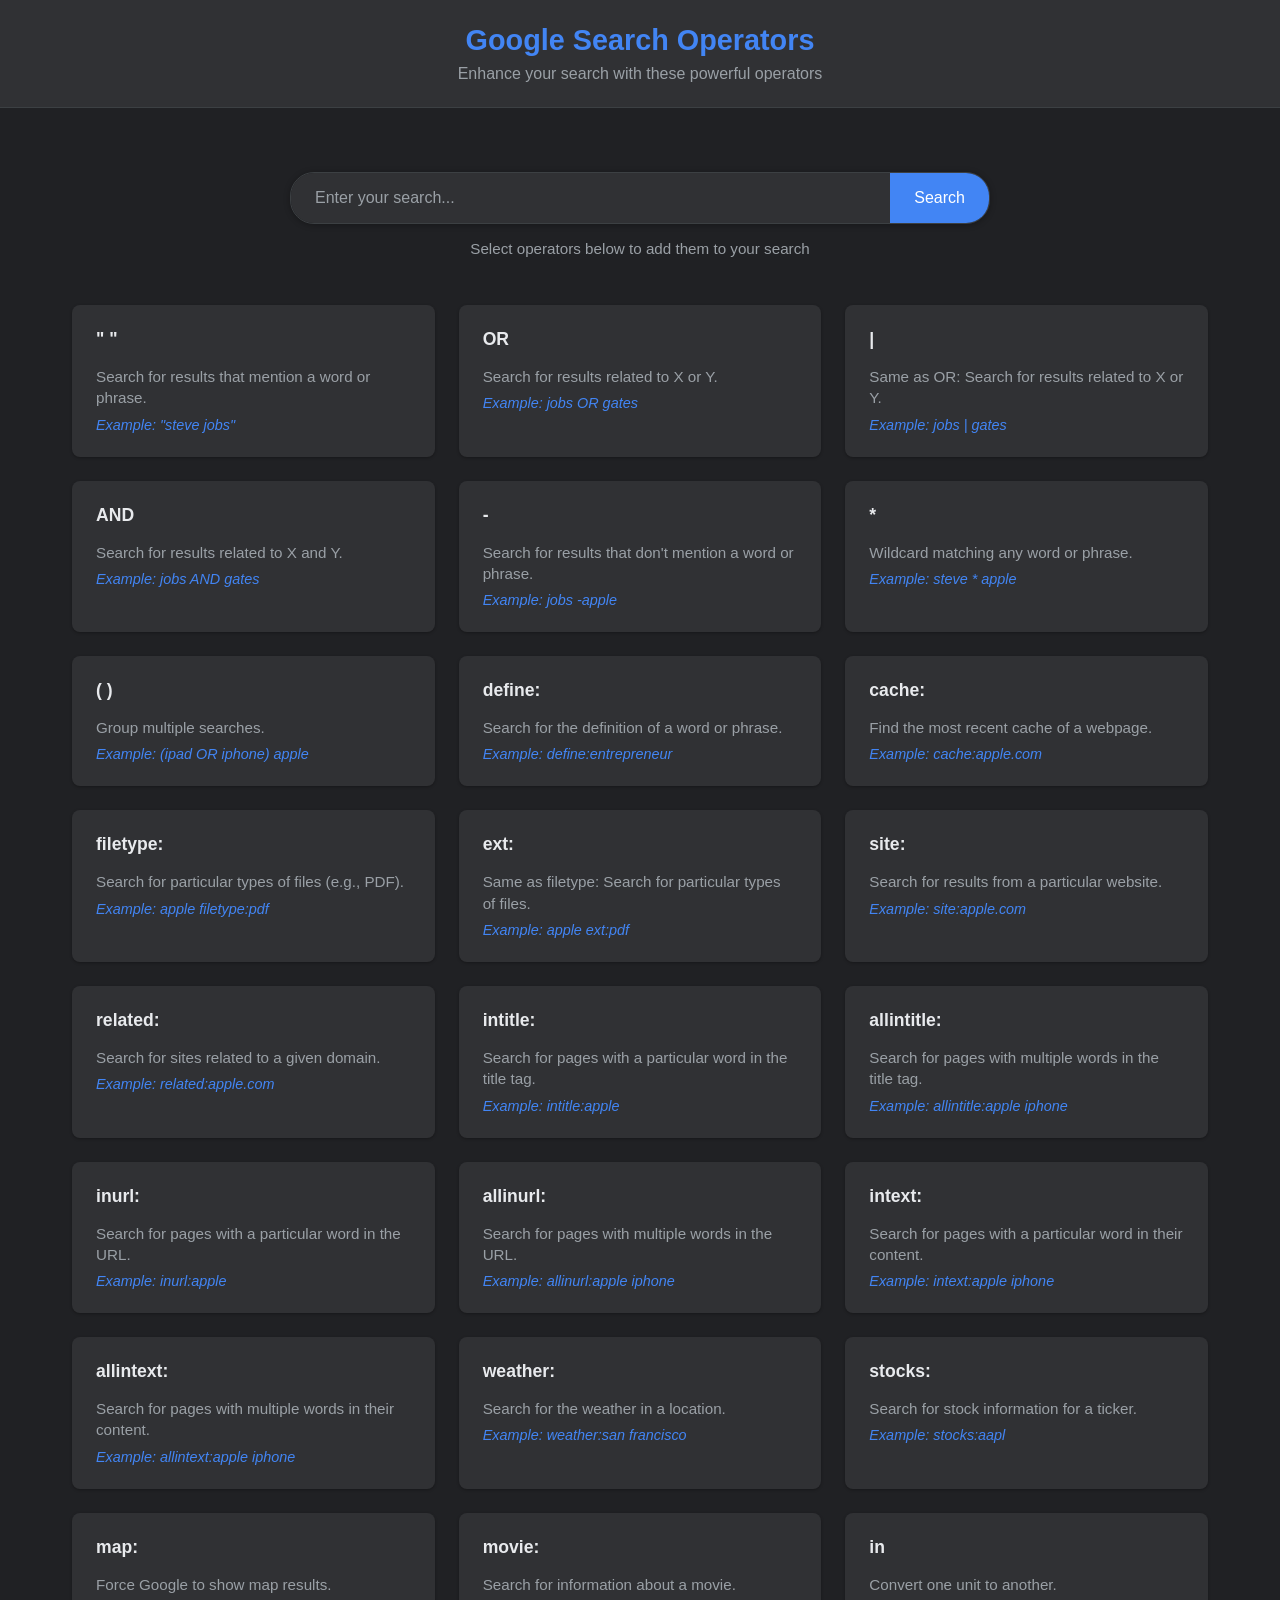
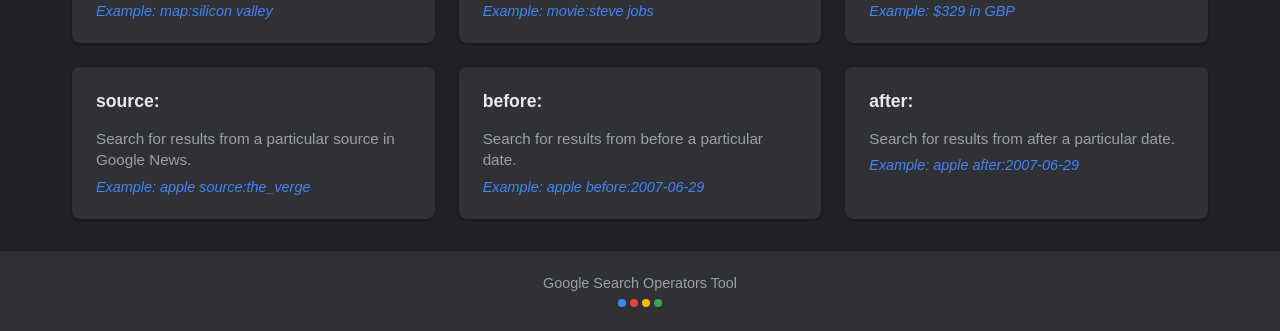
==== commit 24c17e77: "Update index.html" ====
--- a/index.html
+++ b/index.html
@@ -107,17 +107,15 @@
             background-color: #3367d6;
         }
         
-        .error-message {
+        #search-info {
+            color: var(--dark-secondary-text);
+            margin-top: 0.5rem;
+            font-size: 0.95rem;
+            transition: color 0.3s;
+        }
+        
+        #search-info.error {
             color: var(--red);
-            margin-top: 0.5rem;
-            font-size: 0.9rem;
-            height: 1.2rem;
-            opacity: 0;
-            transition: opacity 0.3s;
-        }
-        
-        .error-message.show {
-            opacity: 1;
         }
         
         .operators-container {
@@ -232,7 +230,7 @@
                 <input type="text" id="search-input" placeholder="Enter your search...">
                 <button id="search-button">Search</button>
             </div>
-            <p>Select operators below to add them to your search</p>
+            <p id="search-info">Select operators below to add them to your search</p>
         </div>
         
         <div class="operators-container" id="operators-container">
@@ -442,8 +440,11 @@
         
         // Handle cards
         const searchInput = document.getElementById('search-input');
-        const errorMessage = document.getElementById('error-message');
+        const searchInfo = document.getElementById('search-info');
         const operatorCards = document.querySelectorAll('.operator-card');
+        
+        // Store the original text of the search info element
+        const originalInfoText = searchInfo.textContent;
         
         operatorCards.forEach(card => {
             card.addEventListener('click', () => {
@@ -501,14 +502,25 @@
         document.getElementById('search-button').addEventListener('click', () => {
             const query = searchInput.value.trim();
             if (query) {
-                // Hide error message if it was shown
-                errorMessage.classList.remove('show');
+                // Reset search info if it was showing an error
+                if (searchInfo.classList.contains('error')) {
+                    searchInfo.classList.remove('error');
+                    searchInfo.textContent = originalInfoText;
+                }
                 
                 // Open Google search in new tab
                 window.open(`https://www.google.com/search?q=${encodeURIComponent(query)}`, '_blank');
             } else {
                 // Show error message
-                errorMessage.classList.add('show');
+                searchInfo.classList.add('error');
+                searchInfo.textContent = "Please enter a search query";
+                
+                // Reset back to original text after 3 seconds
+                setTimeout(() => {
+                    searchInfo.classList.remove('error');
+                    searchInfo.textContent = originalInfoText;
+                }, 3000);
+                
                 searchInput.focus();
             }
         });
